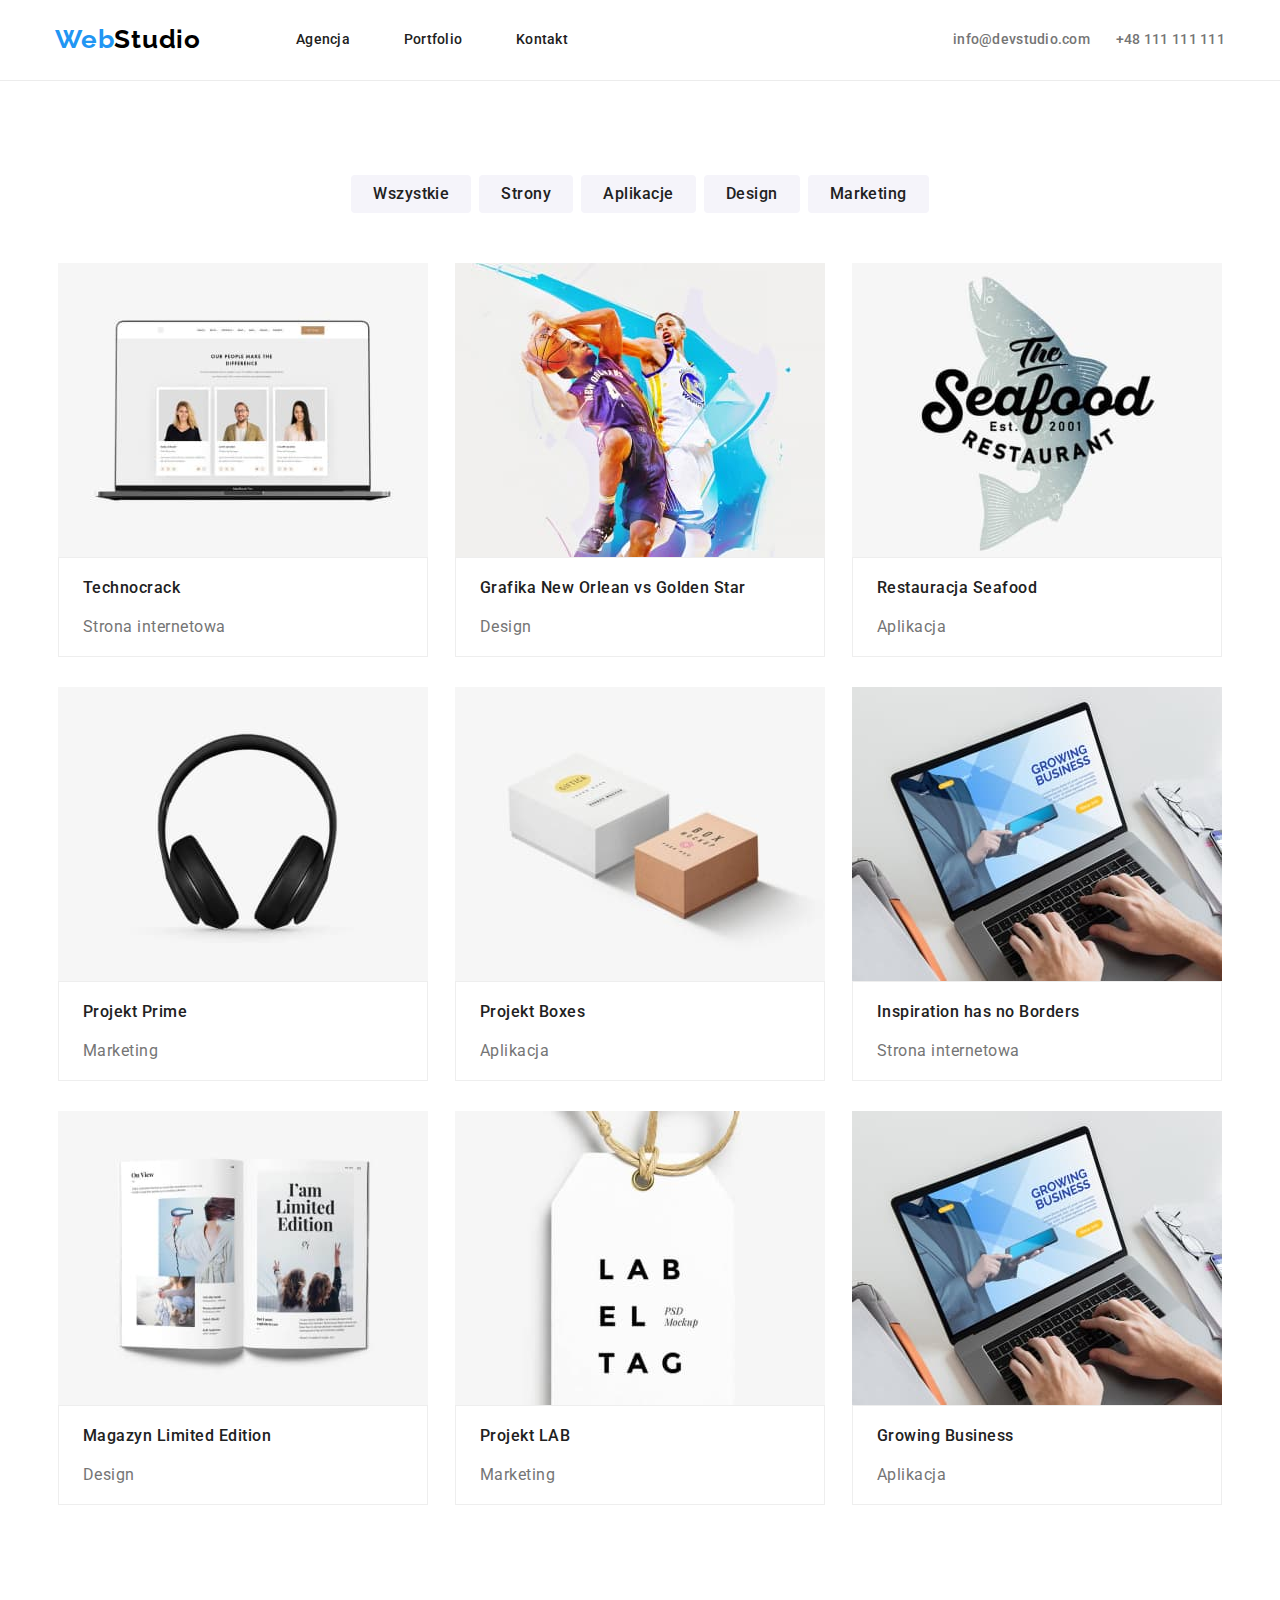
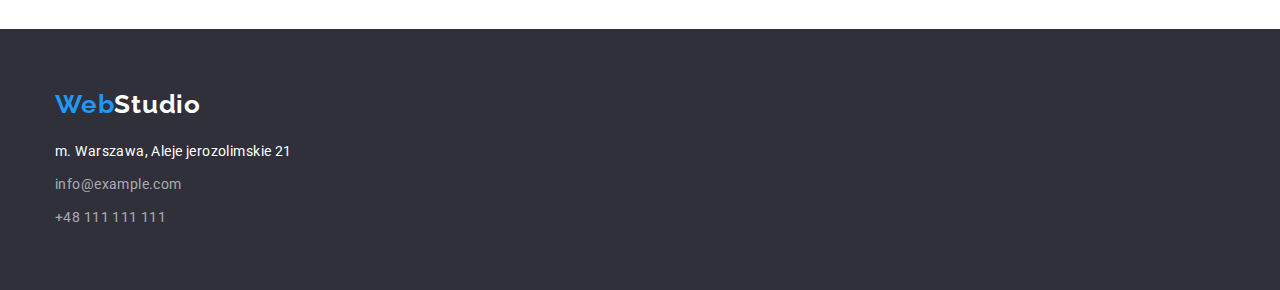
==== portfolio.html @ ad7a3e70 "pierwszy commit" ====
<!DOCTYPE html>
<html lang="en">

<head>
    <meta charset="UTF-8">
    <meta http-equiv="X-UA-Compatible" content="IE=edge">
    <meta name="viewport" content="width=device-width, initial-scale=1.0">
    <link rel="preconnect" href="https://fonts.gstatic.com">
    <link
        href="https://fonts.googleapis.com/css2?family=Raleway:wght@400;700&family=Roboto:wght@400;500;700;900&display=swap"
        rel="stylesheet">
    <title>Zadanie domowe #4 - portfolio GOIT POLSKA</title>
    <link rel="stylesheet"
        href="https://cdnjs.cloudflare.com/ajax/libs/modern-normalize/1.0.0/modern-normalize.min.css">
    <link rel="stylesheet" href="./css/styles.css">
</head>

<body>

    <!-- -----HEADER----- -->

    <header class="header">
        <div class="container">
            <nav class="navigation">
                <a class="main-logo link" href="./index.html"><span>Web</span>Studio</a>
                <ul class="navigation_list list">
                    <li class="navigation_list-item"><a href="#" class="navigation_list-item-link link">Agencja</a></li>
                    <li class="navigation_list-item"><a href="./portfolio.html"
                            class="navigation_list-item-link link">Portfolio</a></li>
                    <li class="navigation_list-item"><a href="#" class="navigation_list-item-link link">Kontakt</a></li>
                </ul>

                <ul class="navigation_list list">
                    <li class="navigation_list-item"><a href="mailto:info@devstudio.com"
                            class="navigation_list-item-link link navigation_list-item-link-contact">info@devstudio.com</a>
                    </li>
                    <li class="navigation_list-item"><a href="tel:+48111111111"
                            class="navigation_list-item-link link navigation_list-item-link-contact">+48 111
                            111 111</a></li>
                </ul>
            </nav>
        </div>
    </header>

    <main>

        <!-- -----MAIN SECTION----- -->

        <section class="main_section">
            <div class="container section">
                <ul class="main_section-nav-list list">
                    <li class="main_section-nav-list-item"><button
                            class="main_section-nav-list-item-btn">Wszystkie</button>
                    </li>
                    <li class="main_section-nav-list-item"><button
                            class="main_section-nav-list-item-btn">Strony</button>
                    </li>
                    <li class="main_section-nav-list-item" list><button
                            class="main_section-nav-list-item-btn">Aplikacje</button>
                    </li>
                    <li class="main_section-nav-list-item"><button
                            class="main_section-nav-list-item-btn">Design</button>
                    </li>
                    <li class="main_section-nav-list-item"><button
                            class="main_section-nav-list-item-btn">Marketing</button>
                    </li>
                </ul>

                <ul class="main_section-card-list list">
                    <li class="main_section-card-list-item">
                        <img class="" src="./images/portfolio/technocrack.jpg" alt="Strona internetowa Technocrack"
                            width="370" height="294">
                        <div class="main_section-card-list-item-description">
                            <h5 class="list-item-header">Technocrack</h5>
                            <p class="list-item-description">Strona internetowa</p>
                        </div>
                    </li>
                    <li class="main_section-card-list-item">
                        <img class="" src="./images/portfolio/new_orlean.jpg" alt="Mecz Nowy Orlean vs Golden Star"
                            width="370" height="294">
                        <div class="main_section-card-list-item-description">
                            <h5 class="list-item-header">Grafika New Orlean vs Golden Star</h5>
                            <p class="list-item-description">Design</p>
                        </div>
                    </li>
                    <li class="main_section-card-list-item">
                        <img class="" src="./images/portfolio//seafood.jpg" alt="Logo restauracji SeaFood" width="370"
                            height="294">
                        <div class="main_section-card-list-item-description">

                            <h5 class="list-item-header">Restauracja Seafood</h5>
                            <p class="list-item-description">Aplikacja</p>
                        </div>
                    </li>
                    <li class="main_section-card-list-item">
                        <img class="" src="./images/portfolio/prime.jpg" alt=" Projekt Prime" width="370" height="294">
                        <div class="main_section-card-list-item-description">

                            <h5 class="list-item-header">Projekt Prime</h5>
                            <p class="list-item-description">Marketing</p>
                        </div>
                    </li>
                    <li class="main_section-card-list-item">
                        <img class="" src="./images/portfolio/boxes.jpg" alt="Projekt Boxes" width="370" height="294">
                        <div class="main_section-card-list-item-description">

                            <h5 class="list-item-header">Projekt Boxes</h5>
                            <p class="list-item-description">Aplikacja</p>
                        </div>
                    </li>
                    <li class="main_section-card-list-item">
                        <img class="" src="./images/portfolio/laptop.jpg" alt="Monitor" width="370" height="294">
                        <div class="main_section-card-list-item-description">

                            <h5 class="list-item-header">Inspiration has no Borders</h5>
                            <p class="list-item-description">Strona internetowa</p>
                        </div>
                    </li>
                    <li class="main_section-card-list-item">
                        <img class="" src="./images/portfolio/book.jpg" alt="Kolorowy magazyn" width="370" height="294">
                        <div class="main_section-card-list-item-description">

                            <h5 class="list-item-header">Magazyn Limited Edition</h5>
                            <p class="list-item-description">Design</p>
                        </div>
                    </li>
                    <li class="main_section-card-list-item">
                        <img class="" src="./images/portfolio/lab.jpg" alt="Zawieszka laboratoryjna" width="370"
                            height="294">
                        <div class="main_section-card-list-item-description">

                            <h5 class="list-item-header">Projekt LAB</h5>
                            <p class="list-item-description">Marketing</p>
                        </div>
                    </li>
                    <li class="main_section-card-list-item">
                        <img class="" src="./images/portfolio/laptop.jpg" alt="Laptop" width="370" height="294">
                        <div class="main_section-card-list-item-description">

                            <h5 class="list-item-header">Growing Business</h5>
                            <p class="list-item-description">Aplikacja</p>
                        </div>
                    </li>
                </ul>

            </div>
        </section>
    </main>

    <!-- -----FOOTER----- -->

    <footer class="footer">
        <div class="container">

            <a class="main-logo footer-logo link" href="./index.html"><span>Web</span>Studio</a>

            <address class="address">
                <ul class="address_list">
                    <li class="address_list-item list">m. Warszawa, Aleje jerozolimskie 21</li>
                    <li class="address_list-item list"><a href="mailto:info@example.com"
                            class="address_list-item-contact link">info@example.com</a></li>
                    <li class="address_list-item list"><a href="tel:+48111111111"
                            class="address_list-item-contact link">+48
                            111
                            111
                            111</a></li>
                </ul>
            </address>
        </div>
    </footer>

</body>

</html>
---- css/styles.css ----
:root {
    --main-font: 'Roboto', sans-serif;
    --secondary-font: 'Raleway', sans-serif;
    --main-color: #2196F3;
    --secondary-color: #212121;
    --third-color: #757575;
}

body {
    font-family: var(--main-font);
}


h1,
h2,
h3,
h4,
h5,
h6 {
    margin: 0;
}

ul,
ol {
    margin: 0;
    padding: 0;
}

p {
    margin: 0;
    padding: 0;
}

.list {
    list-style: none;
}

.link {
    text-decoration: none;
}

img {
    display: block;
}

/* ===== COMPONENT ===== */

.section {
    padding-top: 94px;
    padding-bottom: 94px;
}

.list-item-header {
    font-weight: 500;
    font-size: 16px;
    line-height: 1.188;
    text-align: center;
    letter-spacing: 0.03em;
    color: var(--secondary-color);
}

.list-item-description {
    font-size: 16px;
    line-height: 1.188;
    text-align: center;
    letter-spacing: 0.03em;
    color: var(--third-color);
}

/* ===== END COMPONENT ===== */

/* ===== HEADER ===== */

.header {
    border-bottom: 1px solid #ECECEC;
}

.header .container {
    width: 1200px;
    margin: 0 auto;
    padding-left: 15px;
    padding-right: 15px;
}

.navigation {
    display: flex;
    align-items: center;
    padding-top: 24px;
    padding-bottom: 25px;
}

.main-logo {
    font-family: var(--secondary-font);
    font-weight: 700;
    font-size: 26px;
    line-height: 1.192;
    letter-spacing: 0.03em;
    color: #000000;
}

.main-logo span {
    color: var(--main-color);
}

.navigation_list {
    display: flex;
    flex-basis: 272px;
    justify-content: space-between;
    margin-left: 95px;
}

.navigation_list:last-child {
    margin-left: auto;
}

.navigation_list-item-link {
    font-weight: 500;
    font-size: 14px;
    line-height: 1.143;
    letter-spacing: 0.02em;
    color: var(--secondary-color);
}

.navigation_list-item-link:hover,
.navigation_list-item-link:focus,
.navigation_list-item-link:visited {
    color: var(--main-color);
}

.navigation_list-item-link-contact {
    color: var(--third-color);
}

/* ===== END HEADER ===== */

/* =====  HERO ===== */

.hero {
    display: flex;
    flex-direction: column;
    justify-content: center;
    align-items: center;
    background-color: #2F303A;
    background-image
}

.hero-text {
    font-weight: 900;
    font-size: 44px;
    line-height: 1.364;
    text-align: center;
    letter-spacing: 0.06em;
    text-transform: uppercase;
    color: #FFFFFF;
    padding-top: 200px;
}

.hero-btn {
    font-weight: 700;
    font-size: 16px;
    line-height: 1.875;
    letter-spacing: 0.06em;
    color: #FFFFFF;
    background-color: var(--main-color);
    box-shadow: 0px 4px 4px rgba(0, 0, 0, 0.15);
    border-radius: 4px;
    cursor: pointer;
    border: none;
    width: 200px;
    height: 50px;
    margin-top: 30px;
    margin-bottom: 200px;
}

/* ===== END HERO ===== */

/* =====  ADVANTAGE ===== */

.advantage .container {
    width: 1200px;
    margin: 0 auto;
    padding-left: 15px;
    padding-right: 15px;
}

.advantage_list {
    display: flex;
    text-align: left;
}


.advantage_list-item:not(:last-child) {
    margin-right: 30px;

}

.advantage_list-item-header {
    font-weight: 700;
    font-size: 14px;
    line-height: 1.143;
    letter-spacing: 0.03em;
    text-transform: uppercase;
    color: var(--secondary-color);
}

.advantage_list-item-description {
    font-size: 14px;
    line-height: 1.714;
    letter-spacing: 0.03em;
    color: var(--third-color);
    padding-top: 10px;
}

/* ===== END ADVANTAGE ===== */

/* =====  ABOUT US ===== */

.about .container {
    width: 1200px;
    margin: 0 auto;
    padding-left: 15px;
    padding-right: 15px;
    text-align: center;
}

.about_list-img {
    display: flex;
    padding-top: 50px;
}

.about_list-img-item:not(:last-child) {
    margin-right: 30px;
}

/* ===== END ABOUT US ===== */

/* ===== OUR TEAM ===== */

.team {
    background-color: #F5F4FA;
}

.team .container {
    width: 1200px;
    margin: 0 auto;
    padding-left: 15px;
    padding-right: 15px;
    text-align: center;
}

.team_list {
    display: flex;
    justify-content: center;
    align-items: center;
    margin-top: 50px;
}

.team_list-item {
    height: 368px;
    background: #FFFFFF;
    box-shadow: 0px 1px 3px rgba(0, 0, 0, 0.12),
        0px 1px 1px rgba(0, 0, 0, 0.14),
        0px 2px 1px rgba(0, 0, 0, 0.2);
    border-radius: 0px 0px 4px 4px;
}

.team_list-item:not(:last-child) {
    margin-right: 30px;
}

.team_list .list-item-header {
    margin-top: 30px;
    margin-bottom: 10px;
}

/* ===== END OUR TEAM ===== */

/* =====  FOOTER ===== */

.footer {
    /* height: 252px; */
    background-color: #2f303a;
}

.footer .container {
    margin: 0 auto;
    padding: 60px 15px;
    display: flex;
    width: 1200px;
    flex-direction: column;
}

.footer-logo {
    color: #fff;
}

.address_list {
    font-style: normal;
    margin-top: 20px;
}

.address_list-item {
    font-size: 14px;
    line-height: 1.714;
    letter-spacing: 0.03em;
    color: #FFF;
}

.address_list-item:not(:first-child) {
    padding-top: 9px;
}

.address_list-item-contact {
    font-size: 14px;
    line-height: 1.714;
    letter-spacing: 0.03em;
    color: rgba(255, 255, 255, 0.6);
}

.address_list-item-contact:hover,
.address_list-item-contact:active {
    color: var(--main-color);
}

/* ===== END FOOTER ===== */



/* ------===== PORTFOLIO =====------- */



/* =====  MAIN SECTION ===== */

/* .main_section-nav-list {} */

.main_section {
    width: 1200px;
    margin: 0 auto;
    padding: 0 15px;
}


.main_section-nav-list {
    display: flex;
    justify-content: center;
    margin-bottom: 50px;
}

.main_section-nav-list-item:not(:last-child) {
    margin-right: 8px;
}

.main_section-nav-list-item-btn {
    font-weight: 500;
    padding: 6px 22px;
    font-size: 16px;
    line-height: 1.625;
    text-align: center;
    letter-spacing: 0.03em;
    color: var(--secondary-color);
    background: #F5F4FA;
    border: none;
    border-radius: 4px;
    cursor: pointer;
}

.main_section-nav-list-item-btn:hover,
.main_section-nav-list-item-btn:active {
    color: #fff;
    background-color: var(--main-color);
    box-shadow: 0px 3px 1px rgba(0, 0, 0, 0.1),
        0px 1px 2px rgba(0, 0, 0, 0.08),
        0px 2px 2px rgba(0, 0, 0, 0.12);
}

.main_section-card-list {
    display: flex;
    justify-content: center;
    flex-wrap: wrap;
}

.main_section-card-list-item {
    margin-bottom: 30px;
    align-self: flex-start;
    background: #FFFFFF;
}


.main_section-card-list-item-description {
    border: 1px solid #eee;
}

.main_section-card-list-item:not(:nth-child(3n)) {
    margin-right: 27px;

}

.main_section-card-list-item .list-item-header {
    padding: 20px 24px;
    text-align: left;
}

.main_section-card-list-item .list-item-description {
    padding: 0 24px;
    padding-bottom: 20px;
    text-align: left;
}

/* ===== END MAIN SECTION ===== */

/* ------===== END PORTFOLIO =====------ */
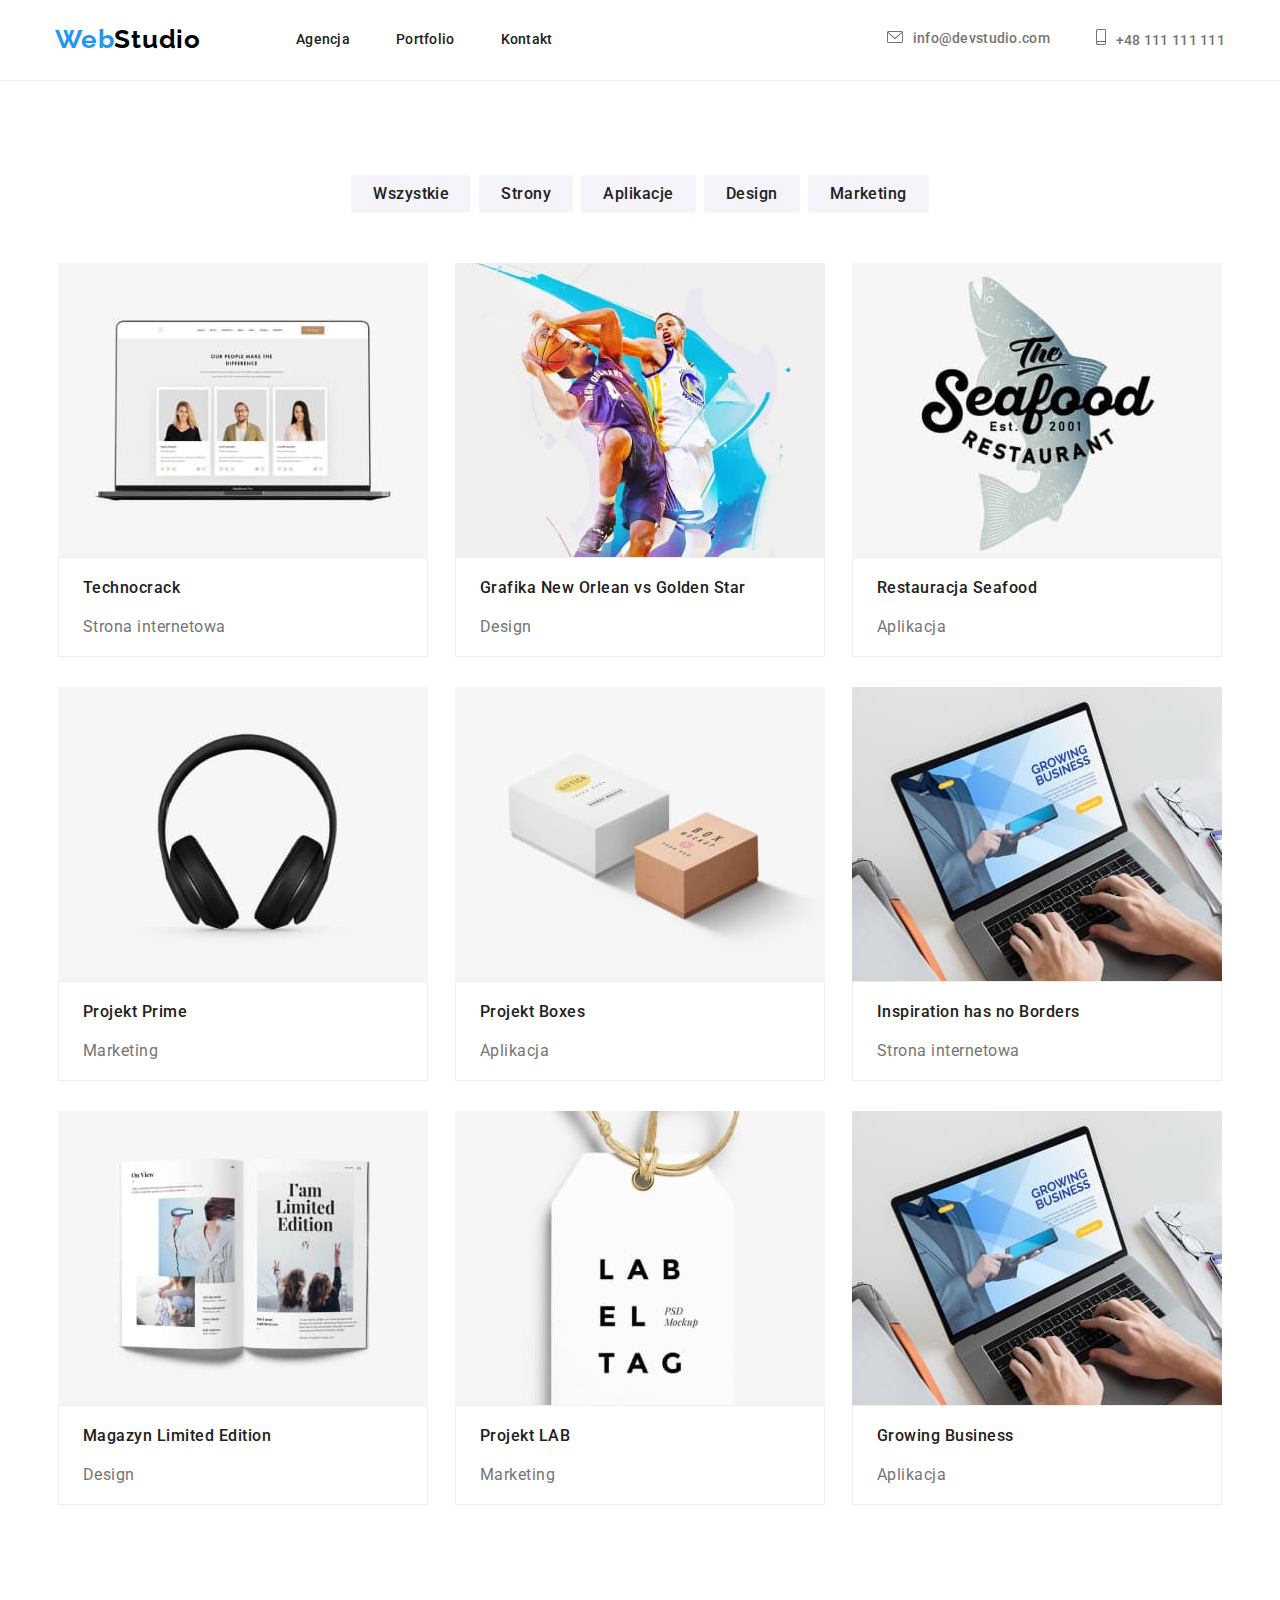
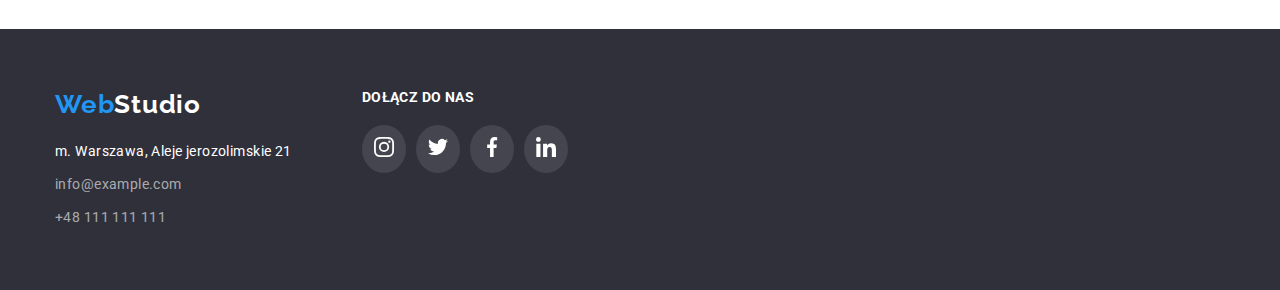
==== commit 17347d4d: "dodane ikony svg do portali społecznościowych" ====
--- a/portfolio.html
+++ b/portfolio.html
@@ -31,12 +31,21 @@
                 </ul>
 
                 <ul class="navigation_list list">
-                    <li class="navigation_list-item"><a href="mailto:info@devstudio.com"
-                            class="navigation_list-item-link link navigation_list-item-link-contact">info@devstudio.com</a>
+                    <li class="navigation_list-item">
+
+
+
+                        <a href="mailto:info@devstudio.com"
+                            class="navigation_list-item-link link navigation_list-item-link-contact">
+                            <svg class="icon envelope" role="img">
+                                <use xlink:href="./images/main/svg/sprite.svg#envelope" />
+                            </svg>info@devstudio.com</a>
                     </li>
                     <li class="navigation_list-item"><a href="tel:+48111111111"
-                            class="navigation_list-item-link link navigation_list-item-link-contact">+48 111
-                            111 111</a></li>
+                            class="navigation_list-item-link link navigation_list-item-link-contact">
+                            <svg class="icon smartphone" role="img">
+                                <use xlink:href="./images/main/svg/sprite.svg#smartphone" />
+                            </svg>+48 111 111 111</a></li>
                 </ul>
             </nav>
         </div>
@@ -150,22 +159,59 @@
     <!-- -----FOOTER----- -->
 
     <footer class="footer">
-        <div class="container">
-
-            <a class="main-logo footer-logo link" href="./index.html"><span>Web</span>Studio</a>
-
-            <address class="address">
-                <ul class="address_list">
-                    <li class="address_list-item list">m. Warszawa, Aleje jerozolimskie 21</li>
-                    <li class="address_list-item list"><a href="mailto:info@example.com"
-                            class="address_list-item-contact link">info@example.com</a></li>
-                    <li class="address_list-item list"><a href="tel:+48111111111"
-                            class="address_list-item-contact link">+48
-                            111
-                            111
-                            111</a></li>
-                </ul>
-            </address>
+        <div class="container section">
+
+            <div class="footer_contact">
+                <a class="main-logo footer-logo link" href="./index.html"><span>Web</span>Studio</a>
+
+                <address class="address">
+                    <ul class="address_list">
+                        <li class="address_list-item list">m. Warszawa, Aleje jerozolimskie 21</li>
+                        <li class="address_list-item list"><a href="mailto:info@example.com"
+                                class="address_list-item-contact link">info@example.com</a></li>
+                        <li class="address_list-item list"><a href="tel:+48111111111"
+                                class="address_list-item-contact link">+48
+                                111
+                                111
+                                111</a></li>
+                    </ul>
+                </address>
+            </div>
+
+            <div class="footer_social">
+                <p class="footer_social-header">DOŁĄCZ DO NAS</p>
+                <ul class="social-icon-list">
+                    <li class="social-icon-list-item list">
+                        <a href="https://www.instagram.com">
+                            <svg class="icon instagram social-icon footer-icon" role="img">
+                                <use xlink:href="./images/main/svg/sprite.svg#instagram" />
+                            </svg>
+                        </a>
+                    </li>
+                    <li class="social-icon-list-item list">
+                        <a href="https://www.twitter.com">
+                            <svg class="icon twitter social-icon footer-icon" role="img">
+                                <use xlink:href="./images/main/svg/sprite.svg#twitter" />
+                            </svg>
+                        </a>
+                    </li>
+                    <li class="social-icon-list-item list">
+                        <a href="https://www.facebook.com">
+                            <svg class="icon facebook social-icon footer-icon" role="img">
+                                <use xlink:href="./images/main/svg/sprite.svg#facebook" />
+                            </svg>
+                        </a>
+                    </li>
+                    <li class="social-icon-list-item list">
+                        <a href="https://www.linkedin.com">
+                            <svg class="icon linkedin social-icon footer-icon" role="img">
+                                <use xlink:href="./images/main/svg/sprite.svg#linkedin" />
+                            </svg>
+                        </a>
+                    </li>
+                </ul>
+
+            </div>
         </div>
     </footer>
 
--- a/css/styles.css
+++ b/css/styles.css
@@ -67,6 +67,42 @@
     color: var(--third-color);
 }
 
+.icon {
+    margin-right: 10px;
+    fill: currentColor;
+}
+
+.envelope {
+    width: 16px;
+    height: 12px;
+}
+
+.smartphone {
+    height: 16px;
+    width: 10px;
+}
+
+.social-icon-list {
+    display: flex;
+}
+
+.social-icon-list-item {
+    display: flex;
+    margin-right: 10px;
+    background: rgba(255, 255, 255, 0.1);
+    border-radius: 50%;
+    cursor: pointer;
+}
+
+
+.social-icon {
+    width: 20px;
+    height: 20px;
+    margin: 12px;
+}
+
+
+
 /* ===== END COMPONENT ===== */
 
 /* ===== HEADER ===== */
@@ -104,7 +140,6 @@
 
 .navigation_list {
     display: flex;
-    flex-basis: 272px;
     justify-content: space-between;
     margin-left: 95px;
 }
@@ -121,6 +156,10 @@
     color: var(--secondary-color);
 }
 
+.navigation_list-item:not(:last-child) {
+    margin-right: 46px;
+}
+
 .navigation_list-item-link:hover,
 .navigation_list-item-link:focus,
 .navigation_list-item-link:visited {
@@ -131,17 +170,24 @@
     color: var(--third-color);
 }
 
+/* .navigation_list-item-link-contact::before {
+
+} */
+
 /* ===== END HEADER ===== */
 
 /* =====  HERO ===== */
 
-.hero {
+.hero .container {
     display: flex;
     flex-direction: column;
-    justify-content: center;
     align-items: center;
-    background-color: #2F303A;
-    background-image
+    margin: 0 auto;
+    min-width: 1200px;
+    max-width: 1600px;
+    background: linear-gradient(rgba(47, 48, 58, 0.4), rgba(47, 48, 58, 0.4)),
+        url(../images/main/hero.jpg);
+    background-size: cover;
 }
 
 .hero-text {
@@ -256,7 +302,9 @@
 }
 
 .team_list-item {
-    height: 368px;
+    display: flex;
+    flex-direction: column;
+    align-items: center;
     background: #FFFFFF;
     box-shadow: 0px 1px 3px rgba(0, 0, 0, 0.12),
         0px 1px 1px rgba(0, 0, 0, 0.14),
@@ -273,12 +321,29 @@
     margin-bottom: 10px;
 }
 
+.team .social-icon-list {
+    text-align: center;
+    margin-top: 16px;
+    margin-bottom: 18px;
+}
+
+.team .social-icon-list-item:hover {
+    background: var(--main-color);
+}
+
+.team .social-icon {
+    fill: var(--third-color);
+}
+
+.team .social-icon:hover {
+    fill: #fff;
+}
+
 /* ===== END OUR TEAM ===== */
 
 /* =====  FOOTER ===== */
 
 .footer {
-    /* height: 252px; */
     background-color: #2f303a;
 }
 
@@ -287,10 +352,10 @@
     padding: 60px 15px;
     display: flex;
     width: 1200px;
-    flex-direction: column;
-}
-
-.footer-logo {
+    /* flex-direction: column; */
+}
+
+.footer .footer-logo {
     color: #fff;
 }
 
@@ -322,6 +387,29 @@
     color: var(--main-color);
 }
 
+.footer_social-header {
+    font-weight: 700;
+    font-size: 14px;
+    line-height: 1.143;
+    letter-spacing: 0.03em;
+    text-transform: uppercase;
+    color: #FFFFFF;
+    margin-bottom: 20px;
+}
+
+.footer_social {
+    margin-left: 70px;
+}
+
+.footer .social-icon-list-item:hover {
+    background: var(--main-color);
+}
+
+.footer-icon {
+    fill: #FFF;
+}
+
+
 /* ===== END FOOTER ===== */
 
 
@@ -331,8 +419,6 @@
 
 
 /* =====  MAIN SECTION ===== */
-
-/* .main_section-nav-list {} */
 
 .main_section {
     width: 1200px;
@@ -384,6 +470,13 @@
     margin-bottom: 30px;
     align-self: flex-start;
     background: #FFFFFF;
+    cursor: pointer;
+}
+
+.main_section-card-list-item:hover {
+    box-shadow: 0px 1px 1px rgba(0, 0, 0, 0.12),
+        0px 4px 4px rgba(0, 0, 0, 0.06),
+        1px 4px 6px rgba(0, 0, 0, 0.16);
 }
 
 
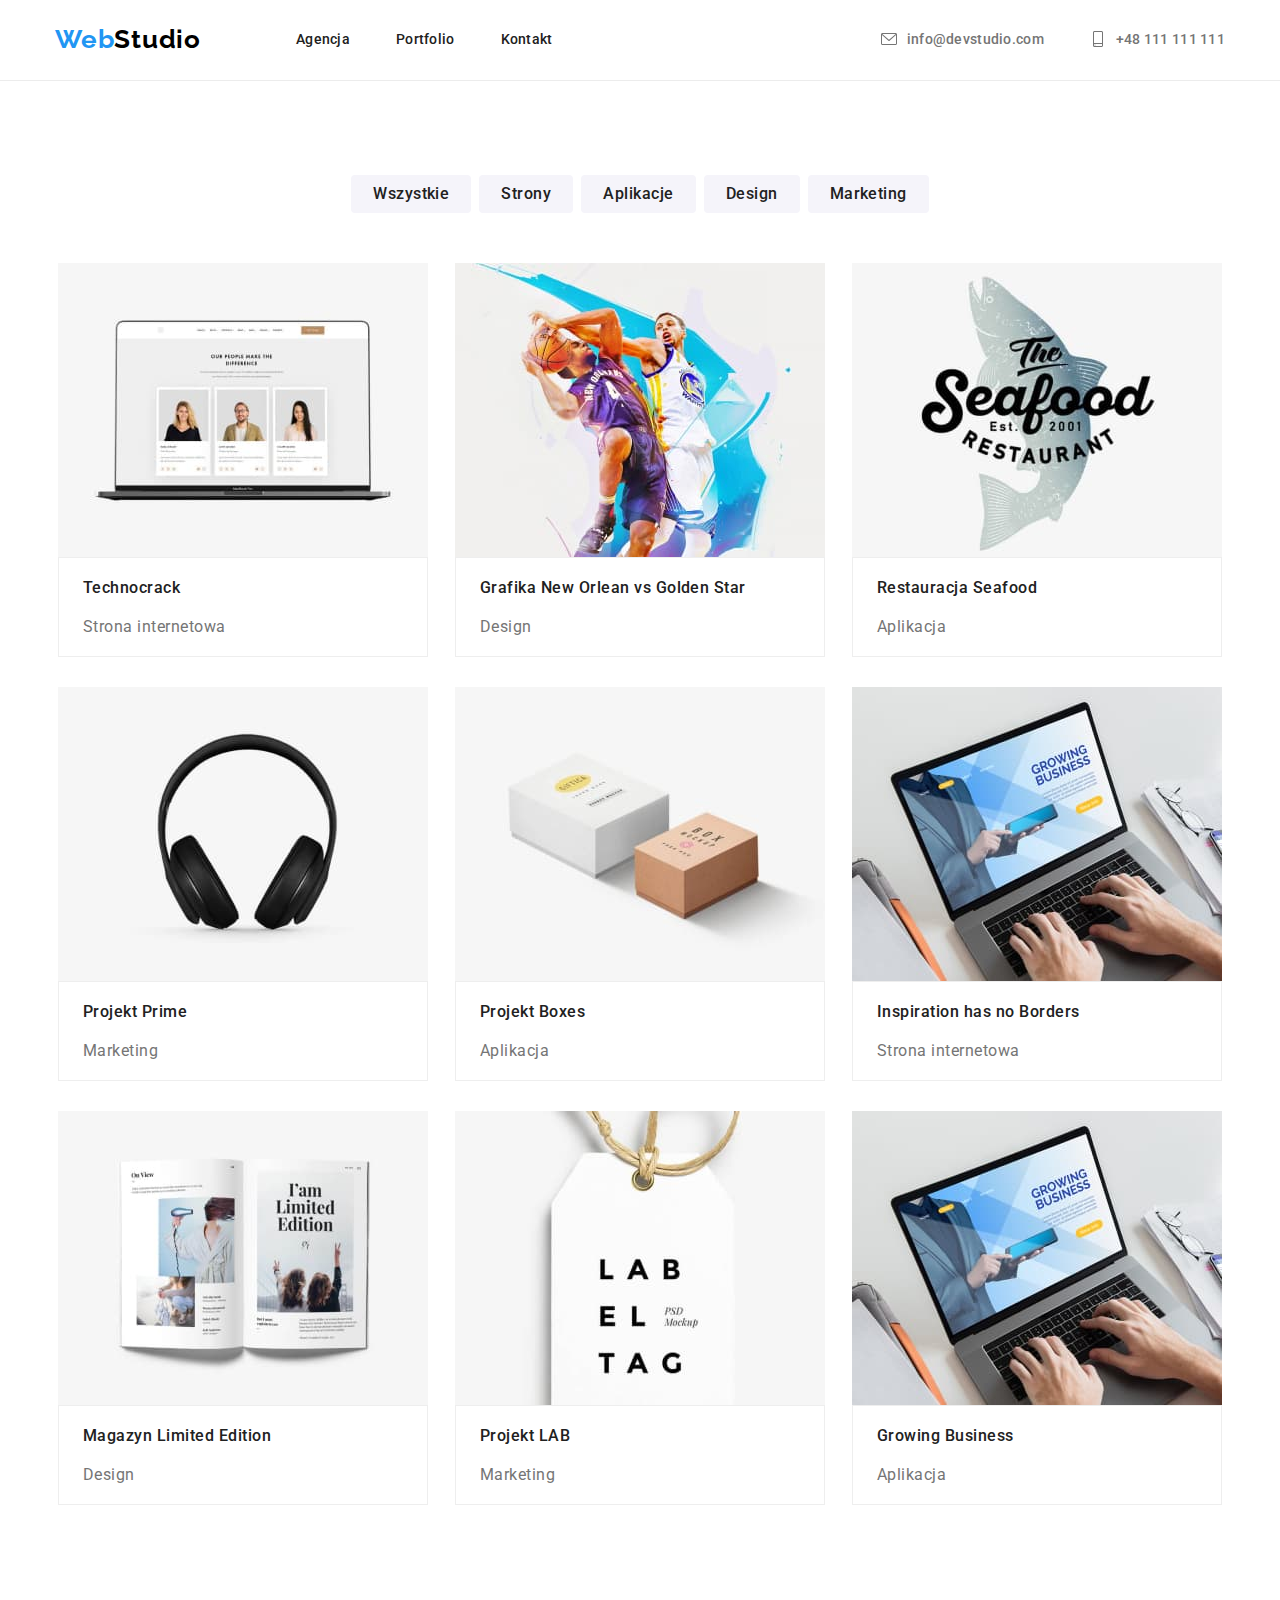
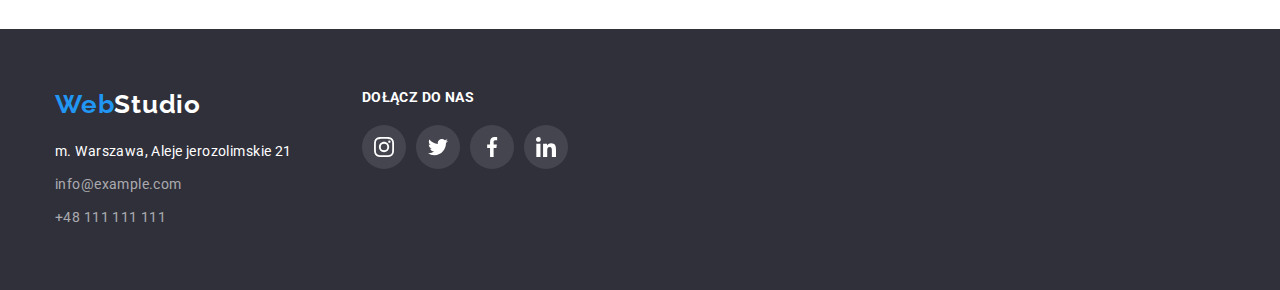
==== commit 4197c662: "dodanie sekcji nasi klienci + stylowanie" ====
--- a/portfolio.html
+++ b/portfolio.html
@@ -32,19 +32,16 @@
 
                 <ul class="navigation_list list">
                     <li class="navigation_list-item">
-
-
-
                         <a href="mailto:info@devstudio.com"
                             class="navigation_list-item-link link navigation_list-item-link-contact">
-                            <svg class="icon envelope" role="img">
-                                <use xlink:href="./images/main/svg/sprite.svg#envelope" />
+                            <svg class="icon icon-envelope">
+                                <use xlink:href="./images/symbol-defs.svg#envelope" />
                             </svg>info@devstudio.com</a>
                     </li>
                     <li class="navigation_list-item"><a href="tel:+48111111111"
                             class="navigation_list-item-link link navigation_list-item-link-contact">
-                            <svg class="icon smartphone" role="img">
-                                <use xlink:href="./images/main/svg/sprite.svg#smartphone" />
+                            <svg class="icon icon-smartphone">
+                                <use xlink:href=" ./images/symbol-defs.svg#smartphone" />
                             </svg>+48 111 111 111</a></li>
                 </ul>
             </nav>
@@ -167,11 +164,11 @@
                 <address class="address">
                     <ul class="address_list">
                         <li class="address_list-item list">m. Warszawa, Aleje jerozolimskie 21</li>
-                        <li class="address_list-item list"><a href="mailto:info@example.com"
+                        <li class="address_list-item list">
+                            <a href="mailto:info@example.com"
                                 class="address_list-item-contact link">info@example.com</a></li>
-                        <li class="address_list-item list"><a href="tel:+48111111111"
-                                class="address_list-item-contact link">+48
-                                111
+                        <li class="address_list-item list">
+                            <a href="tel:+48111111111" class="address_list-item-contact link">+48 111
                                 111
                                 111</a></li>
                     </ul>
@@ -183,29 +180,29 @@
                 <ul class="social-icon-list">
                     <li class="social-icon-list-item list">
                         <a href="https://www.instagram.com">
-                            <svg class="icon instagram social-icon footer-icon" role="img">
-                                <use xlink:href="./images/main/svg/sprite.svg#instagram" />
+                            <svg class="icon icon-instagram social-icon footer-icon">
+                                <use xlink:href="./images/symbol-defs.svg#instagram" />
                             </svg>
                         </a>
                     </li>
                     <li class="social-icon-list-item list">
                         <a href="https://www.twitter.com">
-                            <svg class="icon twitter social-icon footer-icon" role="img">
-                                <use xlink:href="./images/main/svg/sprite.svg#twitter" />
+                            <svg class="icon icon-twitter social-icon footer-icon">
+                                <use xlink:href="./images/symbol-defs.svg#twitter" />
                             </svg>
                         </a>
                     </li>
                     <li class="social-icon-list-item list">
                         <a href="https://www.facebook.com">
-                            <svg class="icon facebook social-icon footer-icon" role="img">
-                                <use xlink:href="./images/main/svg/sprite.svg#facebook" />
+                            <svg class="icon icon-facebook social-icon footer-icon">
+                                <use xlink:href="./images/symbol-defs.svg#facebook" />
                             </svg>
                         </a>
                     </li>
                     <li class="social-icon-list-item list">
                         <a href="https://www.linkedin.com">
-                            <svg class="icon linkedin social-icon footer-icon" role="img">
-                                <use xlink:href="./images/main/svg/sprite.svg#linkedin" />
+                            <svg class="icon icon-linkedin social-icon footer-icon">
+                                <use xlink:href="./images/symbol-defs.svg#linkedin" />
                             </svg>
                         </a>
                     </li>
--- a/css/styles.css
+++ b/css/styles.css
@@ -50,6 +50,15 @@
     padding-bottom: 94px;
 }
 
+.main-header {
+    font-weight: 700;
+    font-size: 36px;
+    line-height: 1.167;
+    text-align: center;
+    letter-spacing: 0.03em;
+    color: var(--secondary-color);
+}
+
 .list-item-header {
     font-weight: 500;
     font-size: 16px;
@@ -68,18 +77,9 @@
 }
 
 .icon {
+    display: inline-block;
     margin-right: 10px;
     fill: currentColor;
-}
-
-.envelope {
-    width: 16px;
-    height: 12px;
-}
-
-.smartphone {
-    height: 16px;
-    width: 10px;
 }
 
 .social-icon-list {
@@ -94,8 +94,8 @@
     cursor: pointer;
 }
 
-
 .social-icon {
+    display: flex;
     width: 20px;
     height: 20px;
     margin: 12px;
@@ -149,11 +149,14 @@
 }
 
 .navigation_list-item-link {
+    display: flex;
+    align-items: center;
     font-weight: 500;
     font-size: 14px;
     line-height: 1.143;
     letter-spacing: 0.02em;
     color: var(--secondary-color);
+    text-align: center;
 }
 
 .navigation_list-item:not(:last-child) {
@@ -168,6 +171,17 @@
 
 .navigation_list-item-link-contact {
     color: var(--third-color);
+}
+
+.icon-envelope {
+    width: 16px;
+    height: 16px;
+    color: currentColor;
+}
+
+.icon-smartphone {
+    width: 16px;
+    height: 16px;
 }
 
 /* .navigation_list-item-link-contact::before {
@@ -240,6 +254,18 @@
 
 }
 
+.advantage_list-item-icon {
+    text-align: center;
+    background: #F5F4FA;
+    border-radius: 4px;
+}
+
+.icon-advantage {
+    height: 70px;
+    width: 70px;
+    margin: 25px 100px;
+}
+
 .advantage_list-item-header {
     font-weight: 700;
     font-size: 14px;
@@ -247,6 +273,7 @@
     letter-spacing: 0.03em;
     text-transform: uppercase;
     color: var(--secondary-color);
+    margin-top: 30px;
 }
 
 .advantage_list-item-description {
@@ -341,6 +368,48 @@
 
 /* ===== END OUR TEAM ===== */
 
+/* =====  CLIENTS ===== */
+
+.clients .container {
+    width: 1200px;
+    margin: 0 auto;
+    padding-left: 15px;
+    padding-right: 15px;
+    text-align: center;
+}
+
+.clients_list {
+    display: flex;
+    justify-content: center;
+    align-items: center;
+    margin-top: 50px;
+}
+
+.clients_list-item {
+    border: 1px solid #AFB1B8;
+    border-radius: 4px;
+    color: var(--third-color);
+}
+
+.clients_list-item:hover {
+    color: var(--main-color);
+    border-color: var(--main-color);
+}
+
+.clients_list-item:not(:last-child) {
+    margin-right: 30px;
+}
+
+.clients-icon {
+    width: 106px;
+    height: 60px;
+    fill: currentColor;
+    margin: 16px 32px;
+}
+
+
+/* =====  END CLIENTS ===== */
+
 /* =====  FOOTER ===== */
 
 .footer {
@@ -385,6 +454,10 @@
 .address_list-item-contact:hover,
 .address_list-item-contact:active {
     color: var(--main-color);
+}
+
+.footer_social {
+    margin-left: 70px;
 }
 
 .footer_social-header {
@@ -397,9 +470,6 @@
     margin-bottom: 20px;
 }
 
-.footer_social {
-    margin-left: 70px;
-}
 
 .footer .social-icon-list-item:hover {
     background: var(--main-color);
